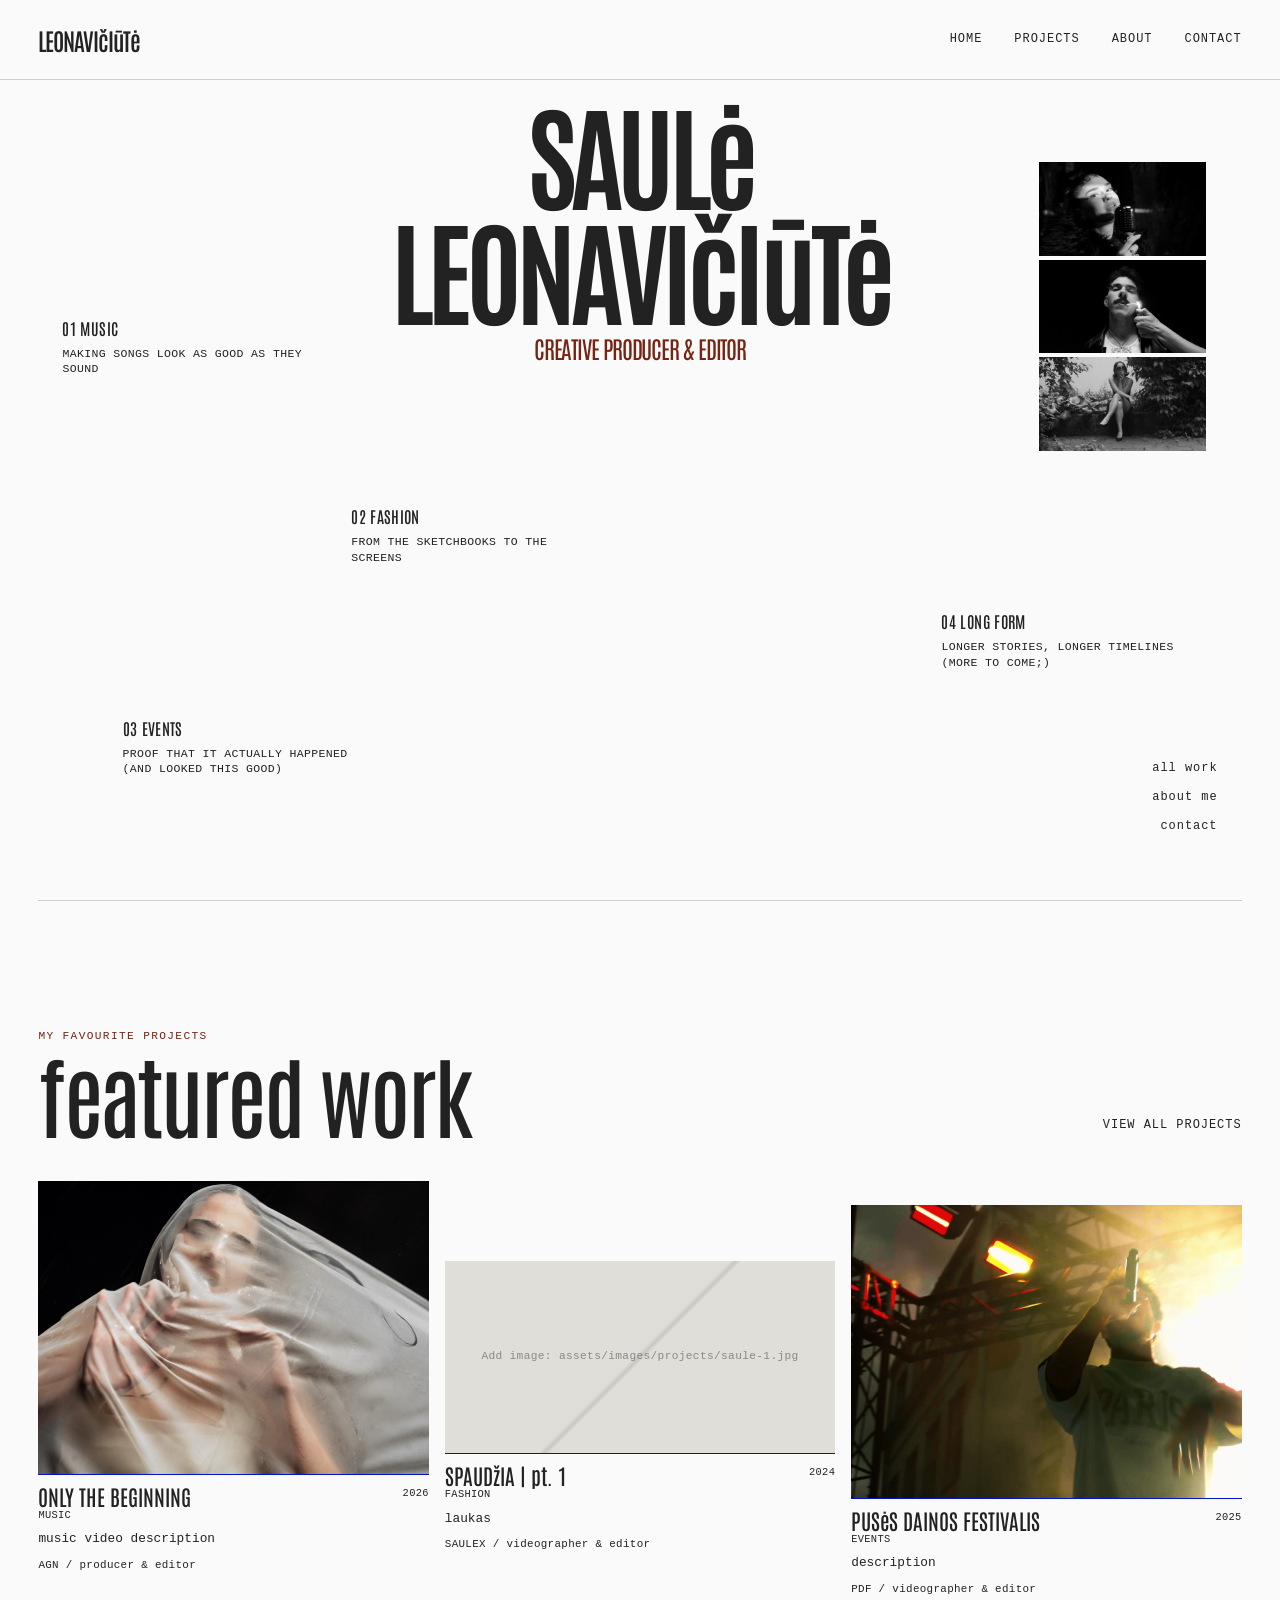
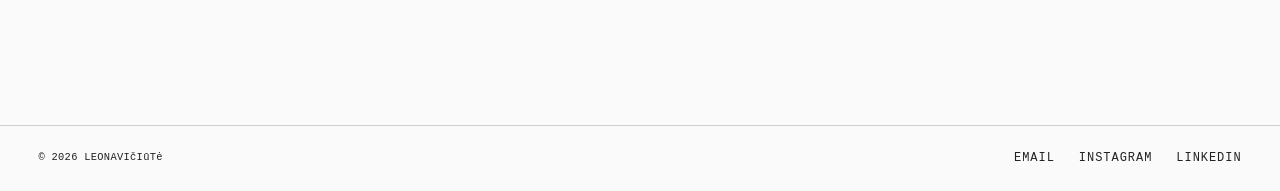
==== index.html @ 4b28cc71 "nearly done" ====
<!DOCTYPE html>
<html lang="en">
<head>
  <meta charset="UTF-8">

  <meta
    name="viewport"
    content="width=device-width, initial-scale=1.0"
  >

  <meta
    name="description"
    content="Saulė's videography portfolio."
  >

  <title>home | LEONAVIčIūTė</title>

  <link rel="stylesheet" href="css/reset.css">
  <link rel="stylesheet" href="css/style.css">
  <link rel="stylesheet" href="css/responsive.css">
</head>

<body>
  <header class="site-header">
    <a class="site-logo" href="index.html">
      LEONAVIčIūTė
    </a>

    <button
      class="menu-button"
      type="button"
      aria-expanded="false"
      aria-controls="site-navigation"
    >
      Menu
    </button>

    <nav class="site-nav" id="site-navigation">
      <a href="index.html">HOME</a>
      <a href="projects.html">PROJECTS</a>
      <a href="about.html">ABOUT</a>
      <a href="contact.html">CONTACT</a>
    </nav>
  </header>

  <main class="page-shell">
    <section class="hero">
      <h1 class="hero-title">
        <span>SAULė</span>
        <span>LEONAVIčIūTė</span>
        <span class="hero-subtitle">CREATIVE PRODUCER & EDITOR</span>
      </h1>

      <div class="hero-note hero-note--one">
        <strong>01 MUSIC</strong>
        MAKING SONGS LOOK AS GOOD AS THEY SOUND
      </div>

      <div class="hero-note hero-note--two">
        <strong>02 FASHION</strong>
        FROM THE SKETCHBOOKS TO THE SCREENS 
      </div>

      <div class="hero-note hero-note--three">
        <strong>03 EVENTS</strong>
        PROOF THAT IT ACTUALLY HAPPENED (AND LOOKED THIS GOOD)
      </div>

      <div class="hero-note hero-note--four">
        <strong>04 LONG FORM</strong>
        LONGER STORIES, LONGER TIMELINES (MORE TO COME;)
      </div>

      <div class="hero-image-strip">
        <img
          src="assets/images/projects/agn-1.jpg"
          alt="PLACEHOLDER PROJECT STILL"
          onerror="this.style.background='#d8d8d8';"
        >

        <img
          src="assets/images/projects/xkhen.jpg"
          alt="PLACEHOLDER PROJECT STILL"
          onerror="this.style.background='#d8d8d8';"
        >

        <img
          src="assets/images/projects/lucie.jpg"
          alt="PLACEHOLDER PROJECT STILL"
          onerror="this.style.background='#d8d8d8';"
        >
      </div>

      <div class="hero-links">
        <a class="text-link" href="projects.html">all work</a>
        <a class="text-link" href="about.html">about me</a>
        <a class="text-link" href="contact.html">contact</a>
      </div>
    </section>

    <section class="section">
      <div class="section-header">
        <div>
          <p class="section-kicker">MY FAVOURITE PROJECTS</p>
          <h2 class="section-title">featured work</h2>
        </div>

        <a class="text-link" href="projects.html">VIEW ALL PROJECTS</a>
      </div>

      <div
        class="featured-grid"
        data-project-container
        data-featured="true"
      ></div>
    </section>
  </main>

  <footer class="site-footer">
    <p>© 2026 LEONAVIčIūTė</p>

    <div class="footer-links">
      <a href="mailto:saule.leonaviciutes@gmail.com">EMAIL</a>

      <a
        href="https://www.instagram.com/frame___25/"
        target="_blank"
        rel="noopener noreferrer"
      >
        INSTAGRAM
      </a>

      <a
        href="https://www.linkedin.com/in/saule-leonaviciute/"
        target="_blank"
        rel="noopener noreferrer"
      >
        LINKEDIN
      </a>
    </div>
  </footer>

  <div
    class="modal"
    data-modal
    aria-hidden="true"
    role="dialog"
    aria-modal="true"
    aria-label="Video player"
  >
    <div class="modal-content">
      <button
        class="modal-close"
        data-modal-close
        type="button"
      >
        CLOSE
      </button>

      <div class="video-frame" data-modal-frame></div>

      <div class="modal-meta">
        <div>
          <h2 class="modal-title" data-modal-title></h2>
          <p class="modal-description" data-modal-description></p>
        </div>

        <p class="project-details" data-modal-details></p>
      </div>
    </div>
  </div>

  <script src="js/navigation.js"></script>
  <script src="js/projects-data.js"></script>
  <script src="js/projects.js"></script>
</body>
</html>
---- css/style.css ----
@import url("https://fonts.googleapis.com/css2?family=Antonio:wght@300;400;500;600;700&display=swap");


@font-face {
  font-family: "Personal Handwriting";
  src: url("../assets/fonts/saule-regular.woff2") format("woff2");
  font-style: normal;
  font-weight: 400;
  font-display: swap;
}

:root {
  --background: #fafafa;
  --text: #222222;
  --rust: #762414;
  --blue: #0014c4;
  --line: rgba(34, 34, 34, 0.2);

  --font-body: "IBM Plex Mono", Monospace, sans-serif;
  --font-display: "Antonio", "Arial Narrow", Arial, sans-serif;
  --font-handwriting: "Personal Handwriting", cursive;

  --page-padding: clamp(1.25rem, 3vw, 3rem);
  --section-gap: clamp(5rem, 10vw, 10rem);
  --header-height: 5rem;
}

body {
  min-height: 100vh;
  background: var(--background);
  color: var(--text);
  font-family: var(--font-body);
  line-height: 1.4;
}

body.modal-open {
  overflow: hidden;
}

::selection {
  background: var(--blue);
  color: var(--background);
}

.site-header {
  position: relative;
  z-index: 20;
  display: grid;
  grid-template-columns: 1fr auto;
  align-items: center;
  min-height: var(--header-height);
  padding: 0 var(--page-padding);
  border-bottom: 1px solid var(--line);
}

.site-logo {
  width: fit-content;
  font-family: var(--font-display);
  font-size: 1.5rem;
  font-weight: 600;
  letter-spacing: -0.05em;
  text-transform: none;
}

.site-nav {
  display: flex;
  align-items: center;
  gap: 2rem;
}

.site-nav a,
.footer-links a,
.text-link {
  position: relative;
  font-size: 0.75rem;
  text-transform: none;
  letter-spacing: 0.08em;
}

.site-nav a::after,
.footer-links a::after,
.text-link::after {
  position: absolute;
  right: 0;
  bottom: -0.25rem;
  left: 0;
  height: 1px;
  background: currentColor;
  content: "";
  transform: scaleX(0);
  transform-origin: right;
  transition: transform 180ms ease;
}

.site-nav a:hover::after,
.site-nav a:focus-visible::after,
.footer-links a:hover::after,
.footer-links a:focus-visible::after,
.text-link:hover::after,
.text-link:focus-visible::after {
  transform: scaleX(1);
  transform-origin: left;
}

.menu-button {
  display: none;
  font-size: 0.75rem;
  text-transform: none;
  letter-spacing: 0.03em;
}

.page-shell {
  padding: 0 var(--page-padding);
}

.hero {
  position: relative;
  min-height: calc(100vh - var(--header-height));
  overflow: hidden;
  padding: clamp(2rem, 5vw, 5rem) 0;
}

.hero-title {
  position: relative;
  z-index: 3;
  max-width: 13ch;
  margin: 0 auto;
  text-align: center;
  font-family: var(--font-display);
  font-size: clamp(3.5rem, 9vw, 9rem);
  font-weight: 800;
  line-height: 1;
  letter-spacing: -0.05em;
  text-transform: none;
  top: -50px;
}

.hero-title span {
  display: block;
}

.hero-subtitle {
  margin-top: 0.75rem;
  color: var(--rust);
  font-family: var(--font-display);
  font-size: clamp(1rem, 2vw, 1.5rem);
  font-weight: 400;
  letter-spacing: -0.05em;
  text-transform: none;
}

.hero-note {
  position: absolute;
  max-width: 15rem;
  font-size: 0.72rem;
  line-height: 1.35;
  text-transform: none;
  letter-spacing: 0.03em;
}

.hero-note strong {
  display: block;
  margin-bottom: 0.4rem;
  font-family: var(--font-display);
  font-size: 1rem;
  font-weight: 500;
}

.hero-note--one {
  top: 29%;
  left: 2%;
}

.hero-note--two {
  top: 52%;
  left: 26%;
}

.hero-note--three {
  bottom: 15%;
  left: 7%;
}

.hero-note--four {
  right: 5%;
  bottom: 28%;
}

.hero-image-strip {
  position: absolute;
  right: 3%;
  top: 10%;
  z-index: 2;
  display: grid;
  width: clamp(7rem, 13vw, 12rem);
  gap: 0.25rem;
}

.hero-image-strip img {
  width: 100%;
  aspect-ratio: 16 / 9;
  object-fit: cover;
  filter: grayscale(100%);
  background: #d9d9d9;
}

.hero-links {
  position: absolute;
  right: 2%;
  bottom: 8%;
  display: grid;
  gap: 0.75rem;
  text-align: right;
}

.section {
  padding: var(--section-gap) 0;
  border-top: 1px solid var(--line);
}

.section-header {
  display: grid;
  grid-template-columns: 1fr auto;
  align-items: end;
  gap: 2rem;
  margin-bottom: 3rem;
}

.section-kicker {
  color: var(--rust);
  font-size: 0.7rem;
  letter-spacing: 0.12em;
  text-transform: none;
}

.section-title {
  margin-top: 0.5rem;
  font-family: var(--font-display);
  font-size: clamp(3rem, 7vw, 7rem);
  font-weight: 500;
  line-height: 0.9;
  letter-spacing: -0.03em;
  text-transform: none;
}

.featured-grid,
.projects-grid {
  display: grid;
  grid-template-columns: repeat(12, 1fr);
  gap: 2rem 1rem;
}

.project-card {
  grid-column: span 4;
  align-self: start;
}

.project-card:nth-child(3n + 2) {
  margin-top: 5rem;
}

.project-card:nth-child(3n + 3) {
  margin-top: 1.5rem;
}

.project-button {
  display: block;
  width: 100%;
  text-align: left;
}

.project-image-wrap {
  position: relative;
  overflow: hidden;
  background: #dedede;
}

.project-image-wrap::after {
  position: absolute;
  inset: 0;
  background: var(--blue);
  content: "";
  mix-blend-mode: multiply;
  opacity: 0;
  transition: opacity 200ms ease;
}

.project-card:hover .project-image-wrap::after,
.project-button:focus-visible .project-image-wrap::after {
  opacity: 0.25;
}

.project-image {
  width: 100%;
  aspect-ratio: 4 / 3;
  object-fit: cover;
  filter: saturate(0.85);
  transition: transform 400ms ease;
}

.project-card:hover .project-image {
  transform: scale(1.025);
}

.project-meta {
  display: grid;
  grid-template-columns: 1fr auto;
  gap: 1rem;
  padding-top: 0.7rem;
  border-top: 1px solid var(--blue);
}

.project-title {
  font-family: var(--font-display);
  font-size: 1.35rem;
  font-weight: 500;
  line-height: 1;
  text-transform: none;
}

.project-category,
.project-year {
  font-size: 0.65rem;
  letter-spacing: 0.03em;
  text-transform: none;
}

.project-description {
  max-width: 35rem;
  margin-top: 0.5rem;
  font-size: 0.8rem;
}

.project-details {
  margin-top: 0.6rem;
  font-size: 0.68rem;
  text-transform: none;
  letter-spacing: 0.03em;
}

.page-intro {
  display: grid;
  grid-template-columns: minmax(0, 1.3fr) minmax(16rem, 0.7fr);
  gap: clamp(2rem, 8vw, 8rem);
  min-height: 55vh;
  padding: clamp(4rem, 8vw, 8rem) 0;
  align-items: end;
}

.page-title {
  max-width: 8ch;
  font-family: var(--font-display);
  font-size: clamp(4rem, 10vw, 10rem);
  font-weight: 500;
  line-height: 0.84;
  letter-spacing: -0.04em;
  text-transform: none;
}

.page-description {
  max-width: 32rem;
  font-size: clamp(1rem, 1.5vw, 1.3rem);
}

.filters {
  display: flex;
  flex-wrap: wrap;
  gap: 0.6rem 1.4rem;
  margin-bottom: 3rem;
}

.filter-button {
  padding-bottom: 0.2rem;
  border-bottom: 1px solid transparent;
  font-size: 0.7rem;
  text-transform: none;
  letter-spacing: 0.03em;
}

.filter-button:hover,
.filter-button:focus-visible,
.filter-button.is-active {
  border-color: var(--rust);
  color: var(--rust);
}

.about-layout {
  display: grid;
  grid-template-columns: minmax(0, 1.1fr) minmax(18rem, 0.9fr);
  gap: clamp(2rem, 7vw, 7rem);
  padding-bottom: var(--section-gap);
}

.about-image {
  width: 100%;
  min-height: 35rem;
  object-fit: cover;
  filter: grayscale(100%);
  background: #d8d8d8;
}

.about-copy {
  display: grid;
  align-content: start;
  gap: 3rem;
}

.about-copy h2,
.contact-block h2 {
  font-family: var(--font-display);
  font-size: clamp(2rem, 4vw, 4rem);
  font-weight: 500;
  line-height: 0.95;
  text-transform: none;
}

.about-copy p {
  max-width: 42rem;
}

.detail-list {
  display: grid;
  gap: 0.75rem;
}

.detail-row {
  display: grid;
  grid-template-columns: 8rem 1fr;
  gap: 1rem;
  padding-top: 0.6rem;
  border-top: 1px solid var(--line);
  font-size: 0.78rem;
}

.detail-row dt {
  color: var(--rust);
  text-transform: none;
  letter-spacing: 0.03em;
}

.contact-page {
  display: grid;
  min-height: calc(100vh - var(--header-height));
  padding: clamp(4rem, 8vw, 8rem) 0;
  align-content: space-between;
}

.contact-heading {
  max-width: 12ch;
  font-family: var(--font-display);
  font-size: clamp(4rem, 10vw, 10rem);
  font-weight: 500;
  line-height: 0.84;
  letter-spacing: -0.04em;
  text-transform: none;
}

.contact-links {
  display: grid;
  margin-top: 4rem;
}

.contact-links a {
  display: grid;
  grid-template-columns: 1fr auto;
  align-items: center;
  padding: 1rem 0;
  border-top: 1px solid var(--text);
  font-family: var(--font-display);
  font-size: clamp(1.5rem, 4vw, 4rem);
  text-transform: none;
}

.contact-links a:last-child {
  border-bottom: 1px solid var(--text);
}

.contact-links a:hover {
  color: var(--blue);
}

.contact-links span:last-child {
  font-family: var(--font-body);
  font-size: 0.7rem;
  letter-spacing: 0.03em;
  transform-style: uppercase;
}

.site-footer {
  display: grid;
  grid-template-columns: 1fr auto;
  gap: 2rem;
  padding: 1.5rem var(--page-padding);
  border-top: 1px solid var(--line);
  font-size: 0.65rem;
  text-transform: none;
  letter-spacing: 0.03em;
}

.footer-links {
  display: flex;
  gap: 1.5rem;
}

.modal {
  position: fixed;
  inset: 0;
  z-index: 100;
  display: none;
  padding: clamp(1rem, 3vw, 3rem);
  background: rgba(34, 34, 34, 0.96);
  color: var(--background);
}

.modal.is-open {
  display: grid;
  place-items: center;
}

.modal-content {
  position: relative;
  width: min(100%, 80rem);
}

.modal-close {
  position: absolute;
  right: 0;
  bottom: calc(100% + 0.8rem);
  color: var(--background);
  font-size: 0.7rem;
  text-transform: none;
  letter-spacing: 0.03em;
}

.video-frame {
  width: 100%;
  aspect-ratio: 16 / 9;
}

.video-frame.is-vertical {
  width: min(100%, 28rem);
  margin: 0 auto;
  aspect-ratio: 9 / 16;
  max-height: 80vh;
}

.video-frame iframe {
  width: 100%;
  height: 100%;
  border: 0;
}

.modal-meta {
  display: grid;
  grid-template-columns: 1fr auto;
  gap: 1rem;
  margin-top: 1rem;
}

.modal-title {
  font-family: var(--font-display);
  font-size: clamp(1.5rem, 3vw, 3rem);
  text-transform: none;
}

.modal-description {
  max-width: 42rem;
  margin-top: 0.5rem;
  font-size: 0.85rem;
}

.placeholder-image {
  display: grid;
  min-height: 12rem;
  background:
    linear-gradient(135deg, transparent 49%, rgba(34, 34, 34, 0.12) 50%, transparent 51%),
    #e0ded8;
  place-items: center;
  color: rgba(34, 34, 34, 0.45);
  font-size: 0.7rem;
  text-transform: none;
  letter-spacing: 0.03em;
}

:focus-visible {
  outline: 2px solid var(--blue);
  outline-offset: 4px;
}
---- css/responsive.css ----
@media (max-width: 900px) {
  .hero {
    min-height: 48rem;
  }

  .hero-note--two {
    left: 16%;
  }

  .project-card {
    grid-column: span 6;
  }

  .project-card:nth-child(n) {
    margin-top: 0;
  }

  .project-card:nth-child(even) {
    margin-top: 4rem;
  }

  .page-intro,
  .about-layout {
    grid-template-columns: 1fr;
  }

  .page-title {
    max-width: 10ch;
  }

  .about-image {
    min-height: 25rem;
    max-height: 70vh;
  }
}

@media (max-width: 700px) {
  :root {
    --header-height: 4.5rem;
  }

  .site-header {
    grid-template-columns: 1fr auto;
  }

  .menu-button {
    display: block;
  }

  .site-nav {
    position: absolute;
    top: 100%;
    right: 0;
    left: 0;
    display: none;
    padding: 1.5rem var(--page-padding);
    border-bottom: 1px solid var(--line);
    background: var(--background);
  }

  .site-nav.is-open {
    display: grid;
  }

  .site-nav a {
    font-family: var(--font-display);
    font-size: 2rem;
  }

  .hero {
    display: flex;
    min-height: auto;
    padding: 4rem 0 2rem;
    flex-direction: column;
  }

  .hero-title {
    order: 1;
    margin: 0;
    text-align: left;
  }

  .hero-image-strip {
    position: static;
    order: 2;
    width: 100%;
    margin-top: 3rem;
    grid-template-columns: repeat(3, 1fr);
  }

  .hero-note {
    position: static;
    order: 3;
    max-width: none;
    margin-top: 2rem;
    padding-top: 0.7rem;
    border-top: 1px solid var(--line);
  }

  .hero-links {
    position: static;
    order: 4;
    margin-top: 3rem;
    text-align: left;
  }

  .section-header {
    grid-template-columns: 1fr;
  }

  .featured-grid,
  .projects-grid {
    grid-template-columns: 1fr;
  }

  .project-card {
    grid-column: auto;
  }

  .project-card:nth-child(n) {
    margin-top: 0;
  }

  .project-image {
    aspect-ratio: 16 / 10;
  }

  .page-intro {
    min-height: auto;
  }

  .detail-row {
    grid-template-columns: 1fr;
    gap: 0.25rem;
  }

  .site-footer {
    grid-template-columns: 1fr;
  }

  .footer-links {
    flex-wrap: wrap;
  }

  .modal-meta {
    grid-template-columns: 1fr;
  }
}

@media (max-width: 480px) {
  .hero-title {
    font-size: clamp(3.6rem, 19vw, 6rem);
  }

  .page-title,
  .contact-heading {
    font-size: clamp(3.5rem, 18vw, 6rem);
  }

  .contact-links a {
    grid-template-columns: 1fr;
    gap: 0.3rem;
  }
}

@media (prefers-reduced-motion: reduce) {
  *,
  *::before,
  *::after {
    scroll-behavior: auto !important;
    transition-duration: 0.01ms !important;
    animation-duration: 0.01ms !important;
    animation-iteration-count: 1 !important;
  }
}
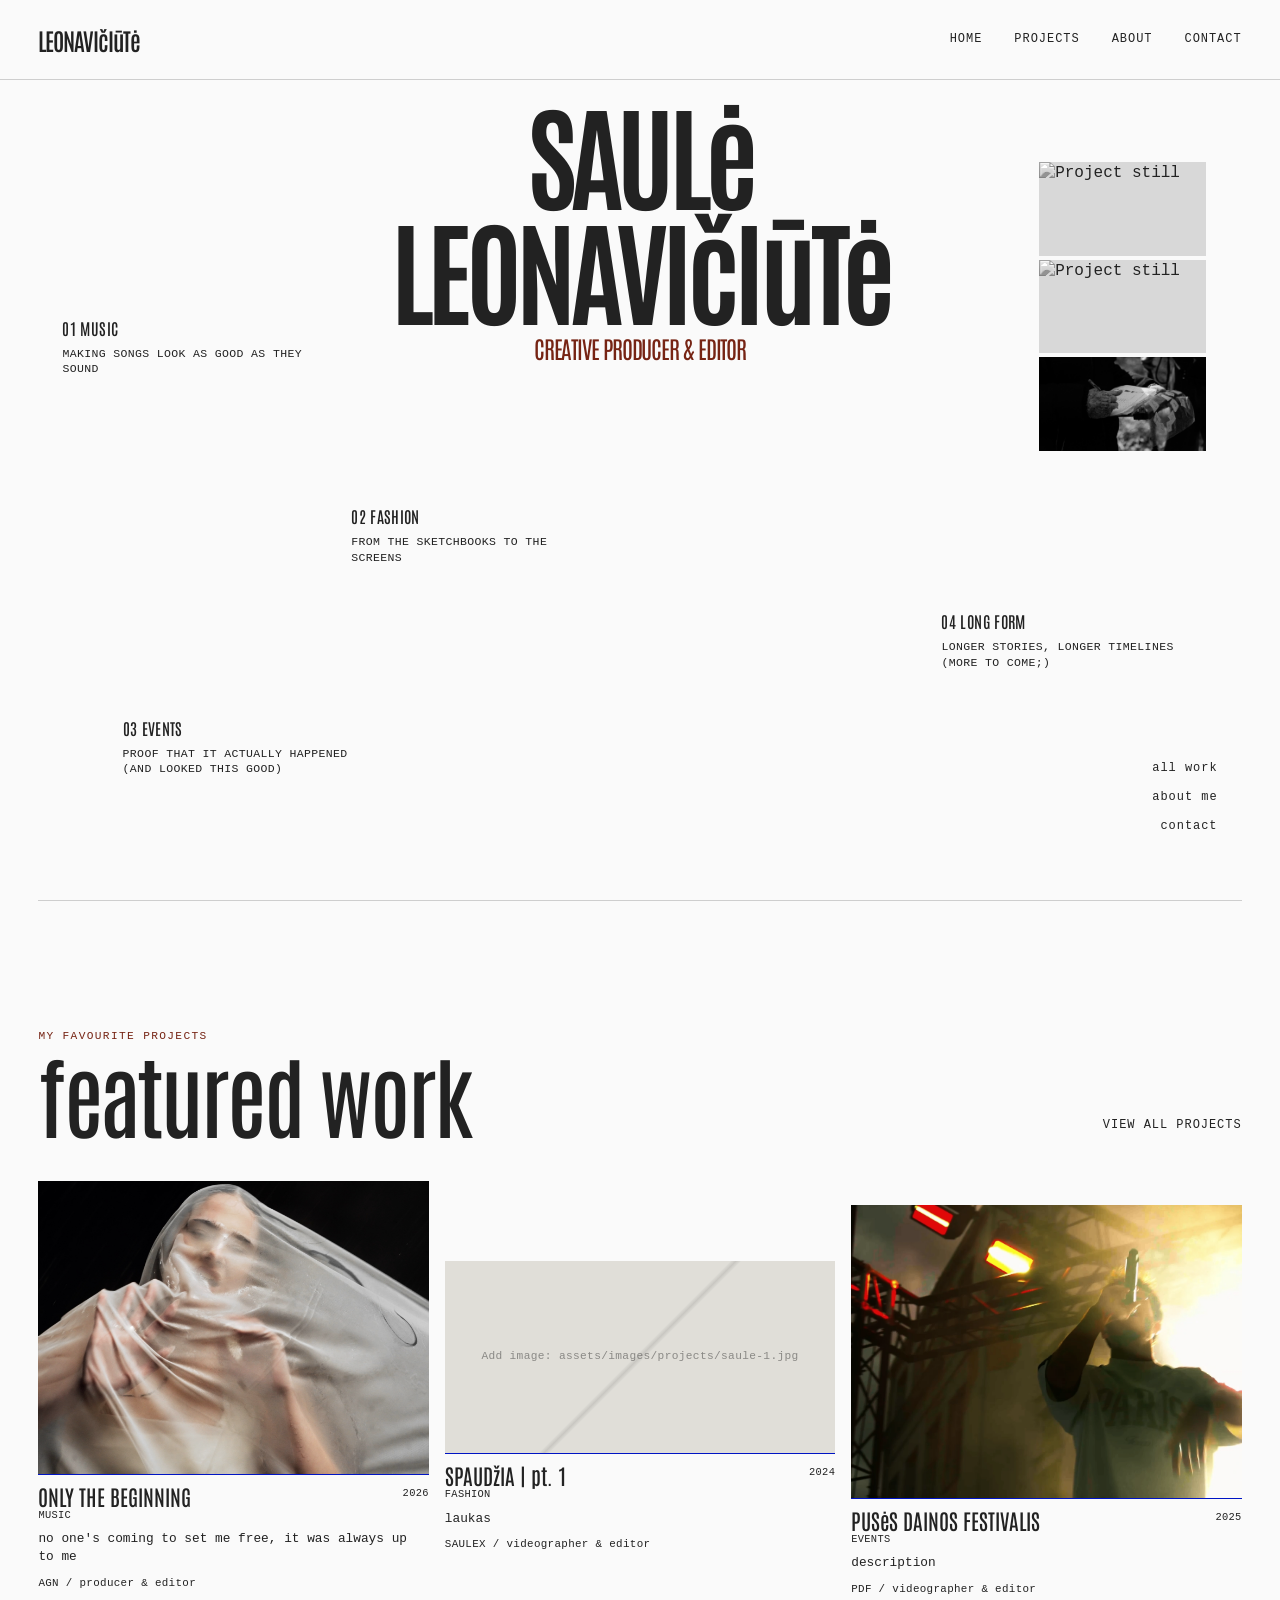
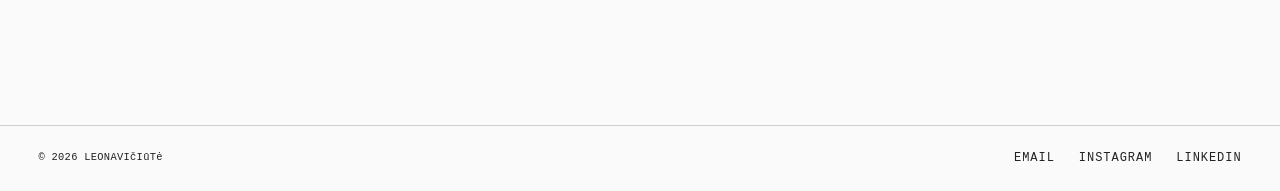
==== commit 032f9cb2: "favicon" ====
--- a/index.html
+++ b/index.html
@@ -14,6 +14,7 @@
   >
 
   <title>home | LEONAVIčIūTė</title>
+  <link rel="icon" type="image/png" href="assets/favicon.png">
 
   <link rel="stylesheet" href="css/reset.css">
   <link rel="stylesheet" href="css/style.css">
@@ -22,7 +23,7 @@
 
 <body>
   <header class="site-header">
-    <a class="site-logo" href="index.html">
+    <a class="site-logo" id="site-logo" href="index.html">
       LEONAVIčIūTė
     </a>
 
@@ -32,11 +33,15 @@
       aria-expanded="false"
       aria-controls="site-navigation"
     >
-      Menu
+      MENU
     </button>
 
-    <nav class="site-nav" id="site-navigation">
-      <a href="index.html">HOME</a>
+    <nav
+      class="site-nav"
+      id="site-navigation"
+      aria-label="Main navigation"
+    >
+      <a href="index.html" aria-current="page">HOME</a>
       <a href="projects.html">PROJECTS</a>
       <a href="about.html">ABOUT</a>
       <a href="contact.html">CONTACT</a>
@@ -48,64 +53,107 @@
       <h1 class="hero-title">
         <span>SAULė</span>
         <span>LEONAVIčIūTė</span>
-        <span class="hero-subtitle">CREATIVE PRODUCER & EDITOR</span>
+        <span class="hero-subtitle">
+          CREATIVE PRODUCER &amp; EDITOR
+        </span>
       </h1>
 
-      <div class="hero-note hero-note--one">
+      <a
+        class="hero-note hero-note--one hero-category-link hero-category-link--blue"
+        href="projects.html?filter=music"
+        aria-label="View music projects"
+      >
         <strong>01 MUSIC</strong>
-        MAKING SONGS LOOK AS GOOD AS THEY SOUND
-      </div>
-
-      <div class="hero-note hero-note--two">
+        <span>
+          MAKING SONGS LOOK AS GOOD AS THEY SOUND
+        </span>
+      </a>
+
+      <a
+        class="hero-note hero-note--two hero-category-link hero-category-link--blue"
+        href="projects.html?filter=fashion"
+        aria-label="View fashion projects"
+      >
         <strong>02 FASHION</strong>
-        FROM THE SKETCHBOOKS TO THE SCREENS 
-      </div>
-
-      <div class="hero-note hero-note--three">
+        <span>
+          FROM THE SKETCHBOOKS TO THE SCREENS
+        </span>
+      </a>
+
+      <a
+        class="hero-note hero-note--three hero-category-link hero-category-link--blue"
+        href="projects.html?filter=events"
+        aria-label="View event projects"
+      >
         <strong>03 EVENTS</strong>
-        PROOF THAT IT ACTUALLY HAPPENED (AND LOOKED THIS GOOD)
-      </div>
-
-      <div class="hero-note hero-note--four">
+        <span>
+          PROOF THAT IT ACTUALLY HAPPENED
+          (AND LOOKED THIS GOOD)
+        </span>
+      </a>
+
+      <a
+        class="hero-note hero-note--four hero-category-link hero-category-link--blue"
+        href="projects.html?filter=long-form"
+        aria-label="View long-form projects"
+      >
         <strong>04 LONG FORM</strong>
-        LONGER STORIES, LONGER TIMELINES (MORE TO COME;)
-      </div>
+        <span>
+          LONGER STORIES, LONGER TIMELINES
+          (MORE TO COME;)
+        </span>
+      </a>
 
       <div class="hero-image-strip">
         <img
-          src="assets/images/projects/agn-1.jpg"
-          alt="PLACEHOLDER PROJECT STILL"
+          src="assets/images/projects/bts-1.jpg"
+          alt="Project still"
           onerror="this.style.background='#d8d8d8';"
         >
 
         <img
-          src="assets/images/projects/xkhen.jpg"
-          alt="PLACEHOLDER PROJECT STILL"
+          src="assets/images/projects/bts-4.jpg"
+          alt="Project still"
           onerror="this.style.background='#d8d8d8';"
         >
 
         <img
-          src="assets/images/projects/lucie.jpg"
-          alt="PLACEHOLDER PROJECT STILL"
+          src="assets/images/projects/bts-2.jpg"
+          alt="Project still"
           onerror="this.style.background='#d8d8d8';"
         >
       </div>
 
       <div class="hero-links">
-        <a class="text-link" href="projects.html">all work</a>
-        <a class="text-link" href="about.html">about me</a>
-        <a class="text-link" href="contact.html">contact</a>
+        <a class="text-link" href="projects.html">
+          all work
+        </a>
+
+        <a class="text-link" href="about.html">
+          about me
+        </a>
+
+        <a class="text-link" href="contact.html">
+          contact
+        </a>
       </div>
     </section>
 
     <section class="section">
       <div class="section-header">
         <div>
-          <p class="section-kicker">MY FAVOURITE PROJECTS</p>
-          <h2 class="section-title">featured work</h2>
+          <p class="section-kicker">
+            MY FAVOURITE PROJECTS
+          </p>
+
+          <h2 class="section-title">
+            featured work
+          </h2>
         </div>
 
-        <a class="text-link" href="projects.html">VIEW ALL PROJECTS</a>
+        <a class="text-link" href="projects.html">
+          VIEW ALL PROJECTS
+        </a>
       </div>
 
       <div
@@ -120,7 +168,9 @@
     <p>© 2026 LEONAVIčIūTė</p>
 
     <div class="footer-links">
-      <a href="mailto:saule.leonaviciutes@gmail.com">EMAIL</a>
+      <a href="mailto:saule.leonaviciutes@gmail.com">
+        EMAIL
+      </a>
 
       <a
         href="https://www.instagram.com/frame___25/"
@@ -153,19 +203,33 @@
         class="modal-close"
         data-modal-close
         type="button"
+        aria-label="Close video"
       >
         CLOSE
       </button>
 
-      <div class="video-frame" data-modal-frame></div>
+      <div
+        class="video-frame"
+        data-modal-frame
+      ></div>
 
       <div class="modal-meta">
         <div>
-          <h2 class="modal-title" data-modal-title></h2>
-          <p class="modal-description" data-modal-description></p>
+          <h2
+            class="modal-title"
+            data-modal-title
+          ></h2>
+
+          <p
+            class="modal-description"
+            data-modal-description
+          ></p>
         </div>
 
-        <p class="project-details" data-modal-details></p>
+        <p
+          class="project-details"
+          data-modal-details
+        ></p>
       </div>
     </div>
   </div>
--- a/css/style.css
+++ b/css/style.css
@@ -37,8 +37,12 @@
   overflow: hidden;
 }
 
+:root {
+  --selection-color: var(--blue);
+}
+
 ::selection {
-  background: var(--blue);
+  background: var(--selection-color);
   color: var(--background);
 }
 
@@ -585,4 +589,41 @@
 :focus-visible {
   outline: 2px solid var(--blue);
   outline-offset: 4px;
+}
+
+.hero-category-link {
+  display: block;
+  color: var(--text);
+  text-decoration: none;
+  cursor: pointer;
+  transition:
+    color 180ms ease,
+    transform 180ms ease;
+}
+
+.hero-category-link strong,
+.hero-category-link span {
+  color: inherit;
+  transition: color 180ms ease;
+}
+
+.hero-category-link--blue:hover,
+.hero-category-link--blue:focus-visible,
+.hero-category-link--blue:hover strong,
+.hero-category-link--blue:hover span,
+.hero-category-link--blue:focus-visible strong,
+.hero-category-link--blue:focus-visible span {
+  color: var(--blue);
+}
+
+.site-logo {
+    transition: color 180ms ease;
+}
+
+.site-logo.logo-blue {
+    color: var(--blue);
+}
+
+.site-logo.logo-red {
+    color: var(--rust);
 }
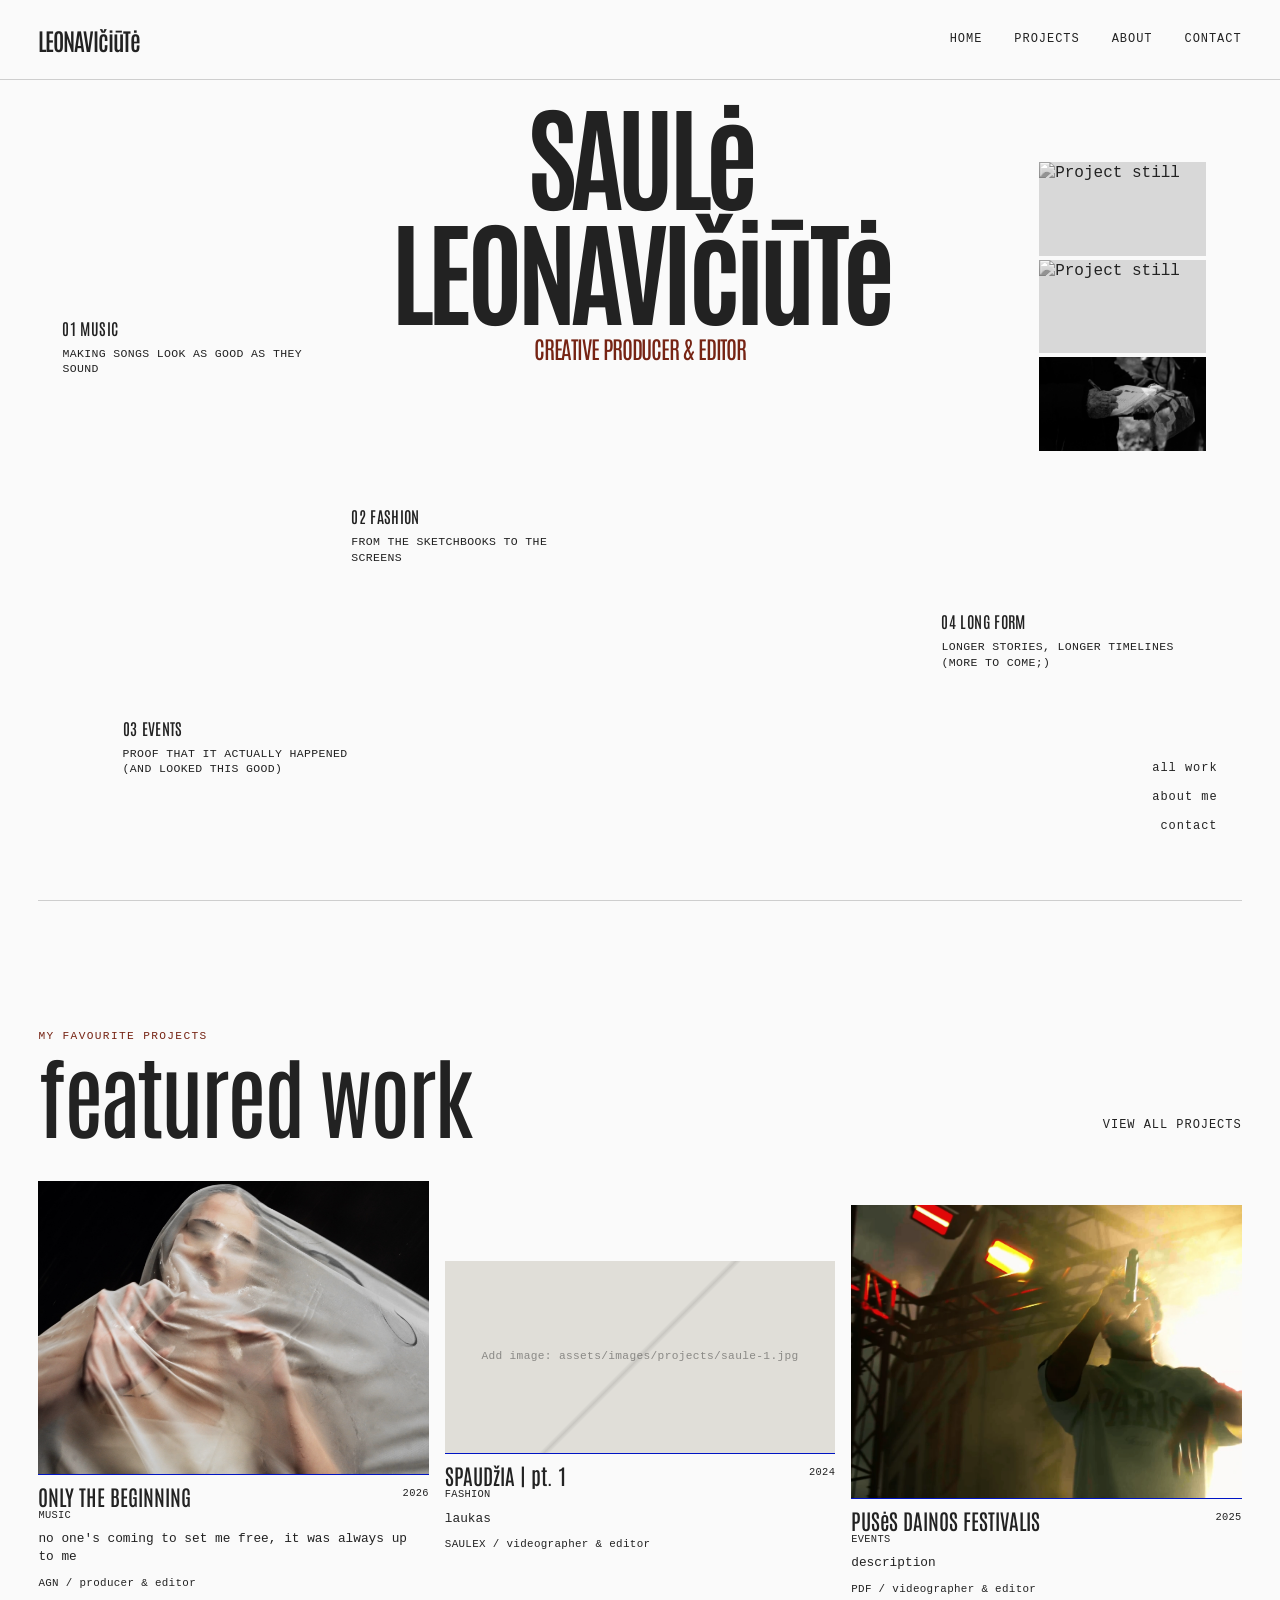
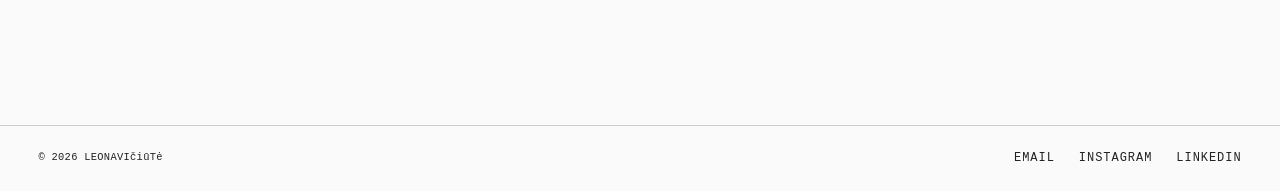
==== commit 5c41cbda: "name" ====
--- a/index.html
+++ b/index.html
@@ -13,7 +13,7 @@
     content="Saulė's videography portfolio."
   >
 
-  <title>home | LEONAVIčIūTė</title>
+  <title>home | LEONAVIčiūTė</title>
   <link rel="icon" type="image/png" href="assets/favicon.png">
 
   <link rel="stylesheet" href="css/reset.css">
@@ -24,7 +24,7 @@
 <body>
   <header class="site-header">
     <a class="site-logo" id="site-logo" href="index.html">
-      LEONAVIčIūTė
+      LEONAVIčiūTė
     </a>
 
     <button
@@ -52,7 +52,7 @@
     <section class="hero">
       <h1 class="hero-title">
         <span>SAULė</span>
-        <span>LEONAVIčIūTė</span>
+        <span>LEONAVIčiūTė</span>
         <span class="hero-subtitle">
           CREATIVE PRODUCER &amp; EDITOR
         </span>
@@ -165,7 +165,7 @@
   </main>
 
   <footer class="site-footer">
-    <p>© 2026 LEONAVIčIūTė</p>
+    <p>© 2026 LEONAVIčiūTė</p>
 
     <div class="footer-links">
       <a href="mailto:saule.leonaviciutes@gmail.com">
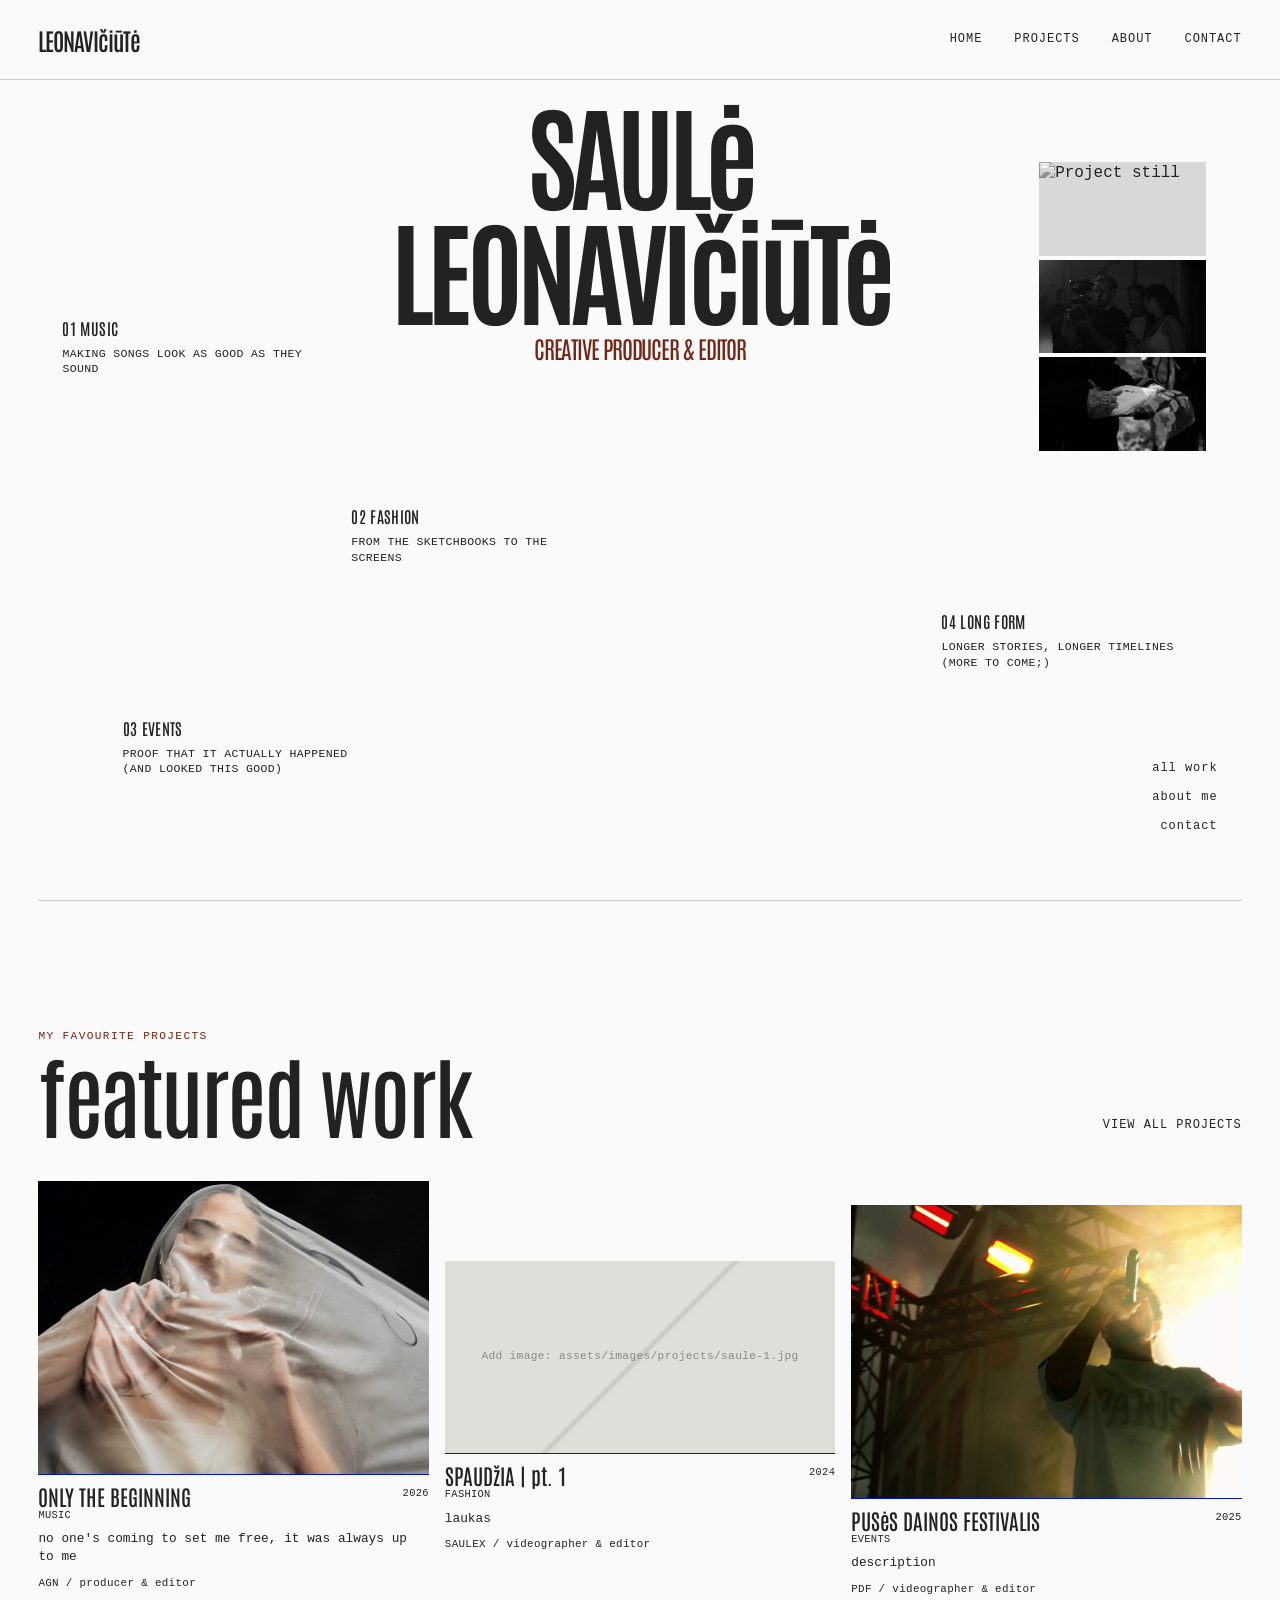
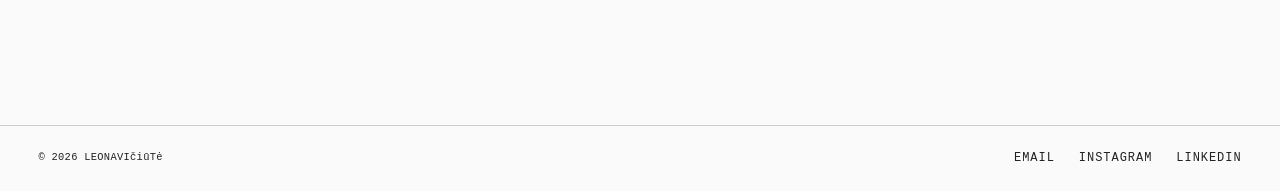
==== commit e85e702f: "change photo format" ====
--- a/index.html
+++ b/index.html
@@ -112,7 +112,7 @@
         >
 
         <img
-          src="assets/images/projects/bts-4.jpg"
+          src="assets/images/projects/bts-4.JPG"
           alt="Project still"
           onerror="this.style.background='#d8d8d8';"
         >
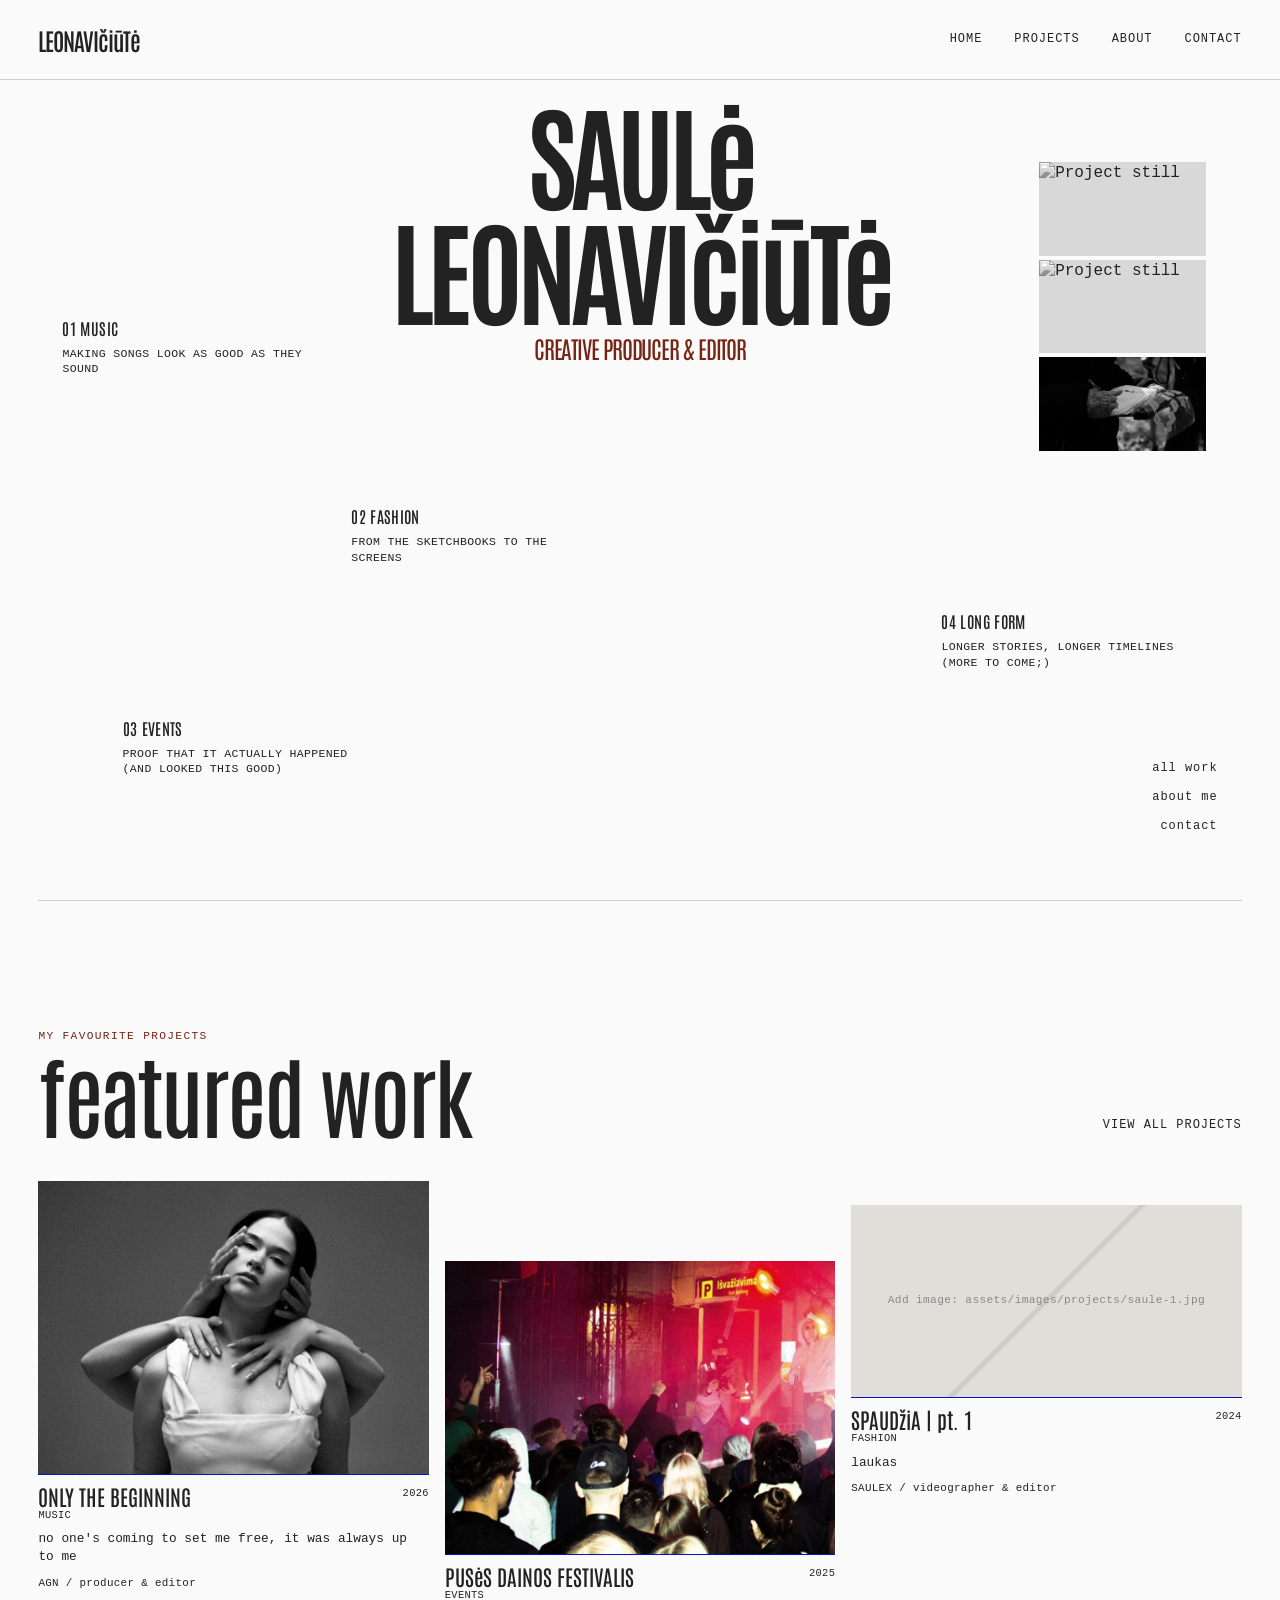
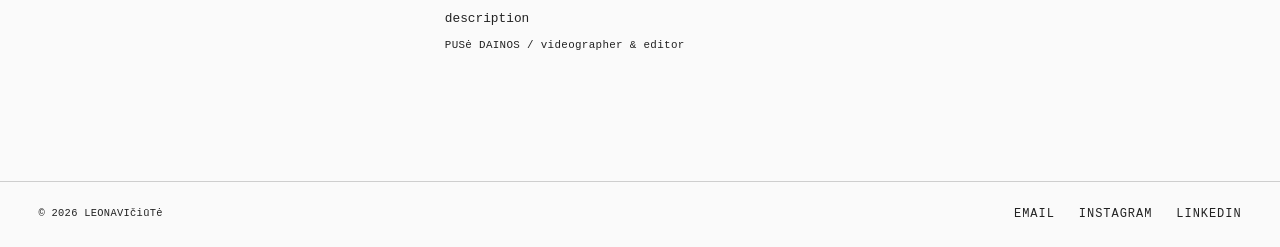
==== commit ee648b63: "labiau final" ====
--- a/index.html
+++ b/index.html
@@ -112,7 +112,7 @@
         >
 
         <img
-          src="assets/images/projects/bts-4.JPG"
+          src="assets/images/projects/bts-4.jpg"
           alt="Project still"
           onerror="this.style.background='#d8d8d8';"
         >
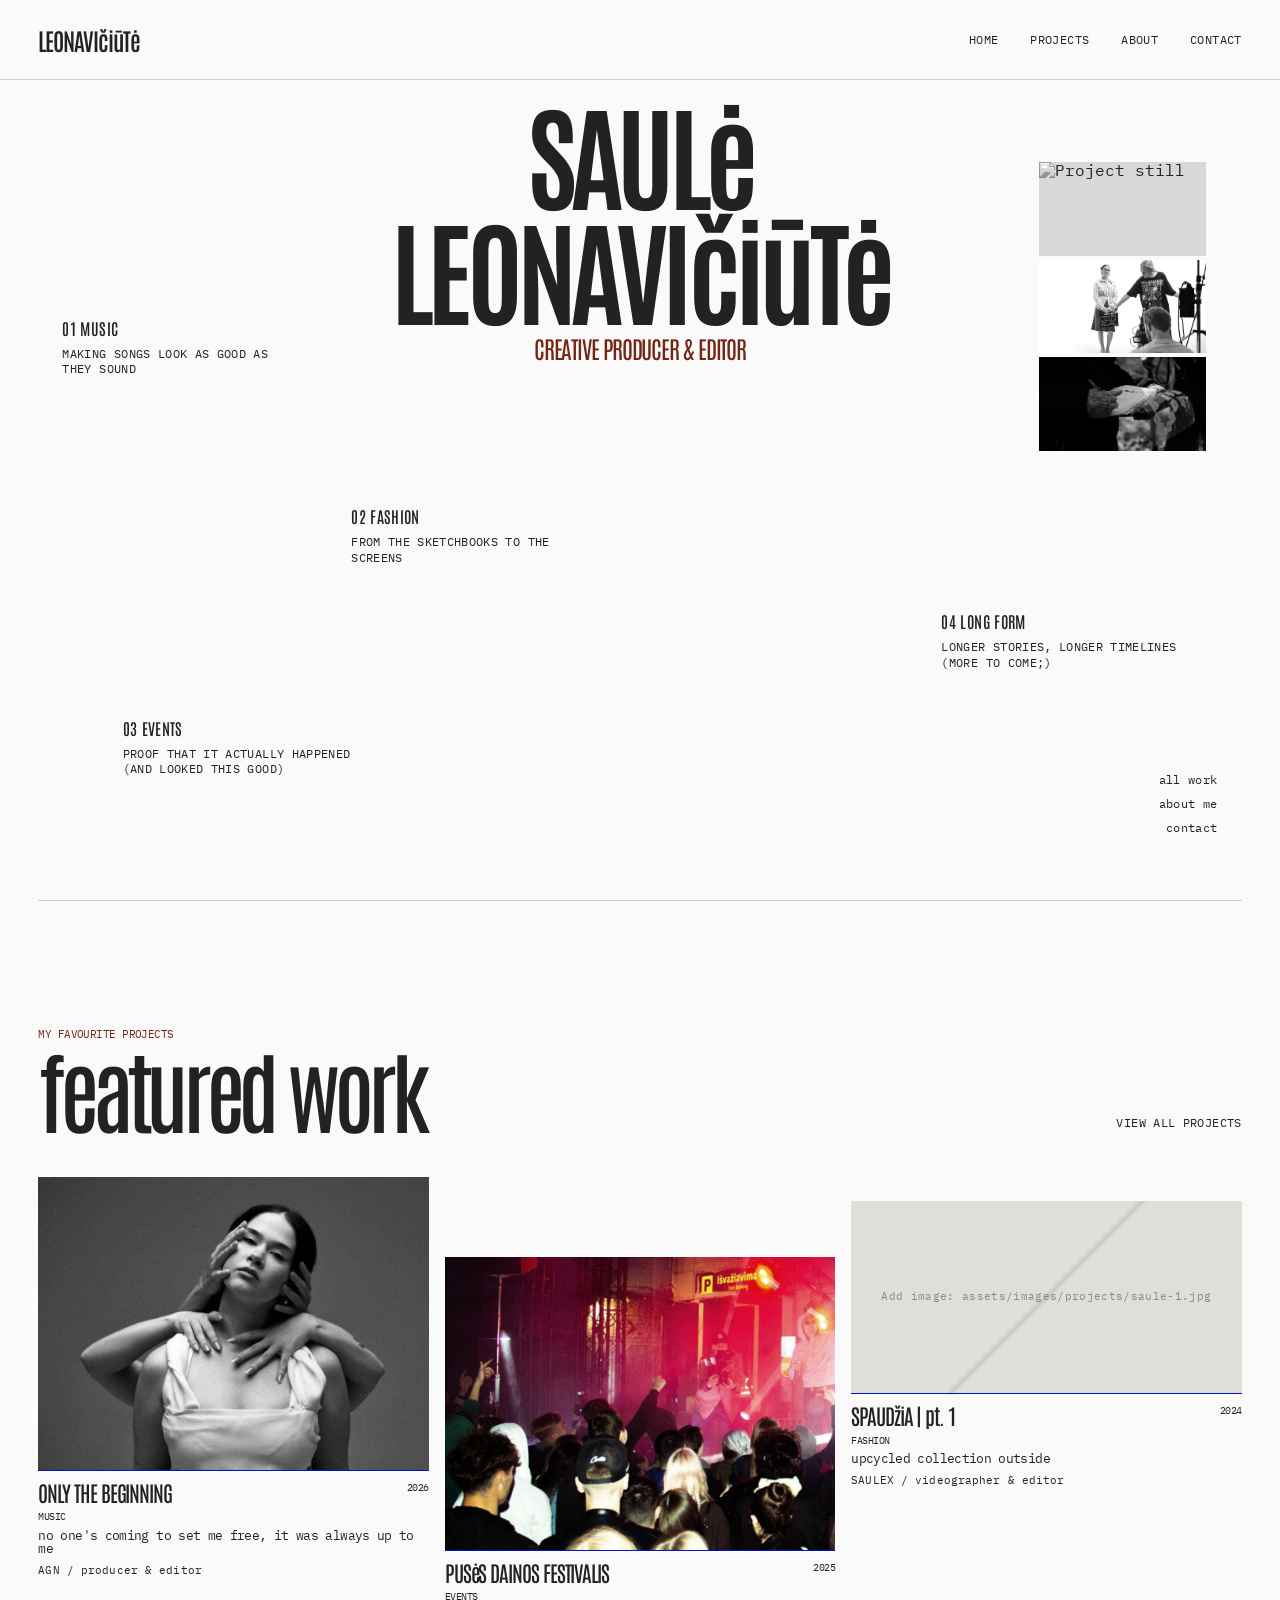
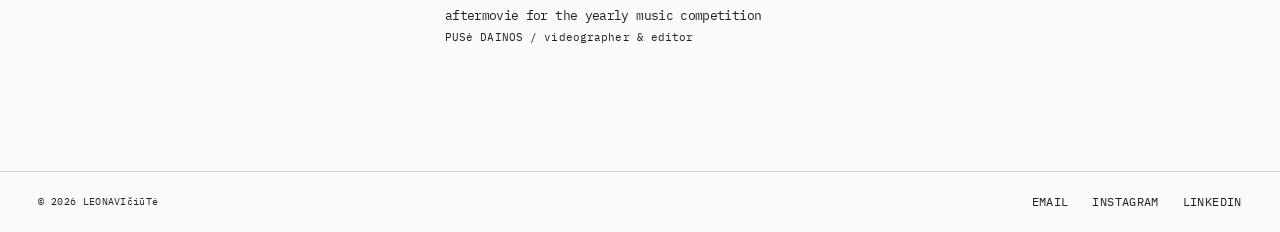
==== commit e253593b: "done!" ====
--- a/index.html
+++ b/index.html
@@ -112,7 +112,7 @@
         >
 
         <img
-          src="assets/images/projects/bts-4.jpg"
+          src="assets/images/projects/bts-3.jpg"
           alt="Project still"
           onerror="this.style.background='#d8d8d8';"
         >
--- a/css/style.css
+++ b/css/style.css
@@ -1,5 +1,6 @@
 @import url("https://fonts.googleapis.com/css2?family=Antonio:wght@300;400;500;600;700&display=swap");
 
+@import url('https://fonts.googleapis.com/css2?family=IBM+Plex+Mono:wght@100;200;300;400;500;600;700&display=swap');
 
 @font-face {
   font-family: "Personal Handwriting";
@@ -30,7 +31,7 @@
   background: var(--background);
   color: var(--text);
   font-family: var(--font-body);
-  line-height: 1.4;
+  line-height: 1;
 }
 
 body.modal-open {
@@ -78,7 +79,7 @@
   position: relative;
   font-size: 0.75rem;
   text-transform: none;
-  letter-spacing: 0.08em;
+  letter-spacing: 0.03em;
 }
 
 .site-nav a::after,
@@ -110,7 +111,6 @@
   display: none;
   font-size: 0.75rem;
   text-transform: none;
-  letter-spacing: 0.03em;
 }
 
 .page-shell {
@@ -233,7 +233,7 @@
 .section-kicker {
   color: var(--rust);
   font-size: 0.7rem;
-  letter-spacing: 0.12em;
+  letter-spacing: -0.05em;
   text-transform: none;
 }
 
@@ -243,7 +243,7 @@
   font-size: clamp(3rem, 7vw, 7rem);
   font-weight: 500;
   line-height: 0.9;
-  letter-spacing: -0.03em;
+  letter-spacing: -0.07em;
   text-transform: none;
 }
 
@@ -320,6 +320,8 @@
   font-weight: 500;
   line-height: 1;
   text-transform: none;
+  margin-bottom: 0.5rem;
+  letter-spacing: -0.05em;
 }
 
 .project-category,
@@ -327,19 +329,21 @@
   font-size: 0.65rem;
   letter-spacing: 0.03em;
   text-transform: none;
+  letter-spacing: -0.05em;
 }
 
 .project-description {
   max-width: 35rem;
   margin-top: 0.5rem;
   font-size: 0.8rem;
+  letter-spacing: -0.05em;
 }
 
 .project-details {
   margin-top: 0.6rem;
   font-size: 0.68rem;
   text-transform: none;
-  letter-spacing: 0.03em;
+  letter-spacing: 0.01em;
 }
 
 .page-intro {
@@ -349,6 +353,9 @@
   min-height: 55vh;
   padding: clamp(4rem, 8vw, 8rem) 0;
   align-items: end;
+  text-align: justify;
+  line-height: 1.2;
+  font-weight: 400;
 }
 
 .page-title {
@@ -357,13 +364,14 @@
   font-size: clamp(4rem, 10vw, 10rem);
   font-weight: 500;
   line-height: 0.84;
-  letter-spacing: -0.04em;
+  letter-spacing: -0.05em;
   text-transform: none;
 }
 
 .page-description {
   max-width: 32rem;
   font-size: clamp(1rem, 1.5vw, 1.3rem);
+  letter-spacing: -0.05em;
 }
 
 .filters {
@@ -378,7 +386,6 @@
   border-bottom: 1px solid transparent;
   font-size: 0.7rem;
   text-transform: none;
-  letter-spacing: 0.03em;
 }
 
 .filter-button:hover,
@@ -416,10 +423,14 @@
   font-weight: 500;
   line-height: 0.95;
   text-transform: none;
+  letter-spacing: -0.05em;
+  margin-bottom: 1rem;
 }
 
 .about-copy p {
   max-width: 42rem;
+  text-align: justify;
+  line-height: 1.2;
 }
 
 .detail-list {
@@ -434,19 +445,22 @@
   padding-top: 0.6rem;
   border-top: 1px solid var(--line);
   font-size: 0.78rem;
+  line-height: 1.2;
+  letter-spacing: -0.05em;
 }
 
 .detail-row dt {
   color: var(--rust);
   text-transform: none;
-  letter-spacing: 0.03em;
+  line-height: 1.2;
+  letter-spacing: -0.05em;
 }
 
 .contact-page {
   display: grid;
   min-height: calc(100vh - var(--header-height));
   padding: clamp(4rem, 8vw, 8rem) 0;
-  align-content: space-between;
+  align-content: space-between; 
 }
 
 .contact-heading {
--- a/css/responsive.css
+++ b/css/responsive.css
@@ -172,4 +172,9 @@
     animation-duration: 0.01ms !important;
     animation-iteration-count: 1 !important;
   }
+}
+
+.modal-content {
+  width: min(90vw, 60rem) !important;
+  margin: 0 auto;
 }
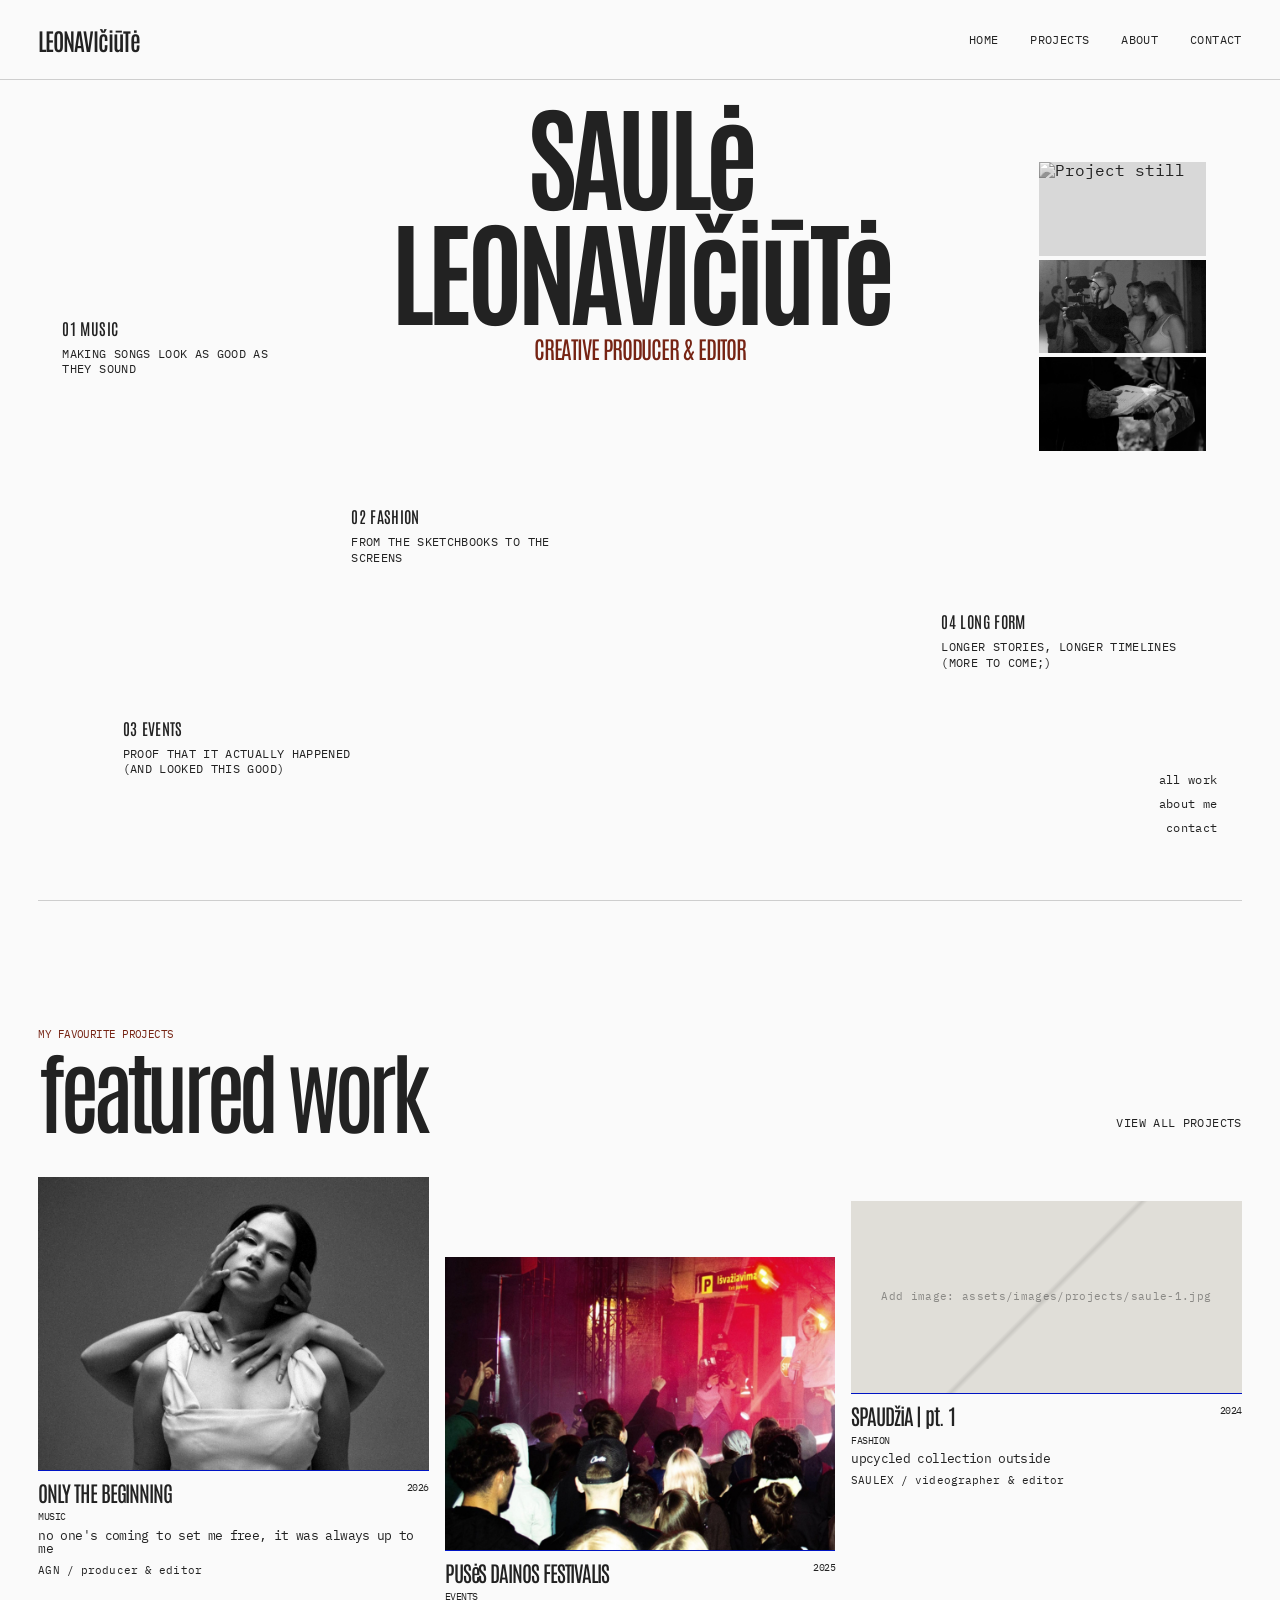
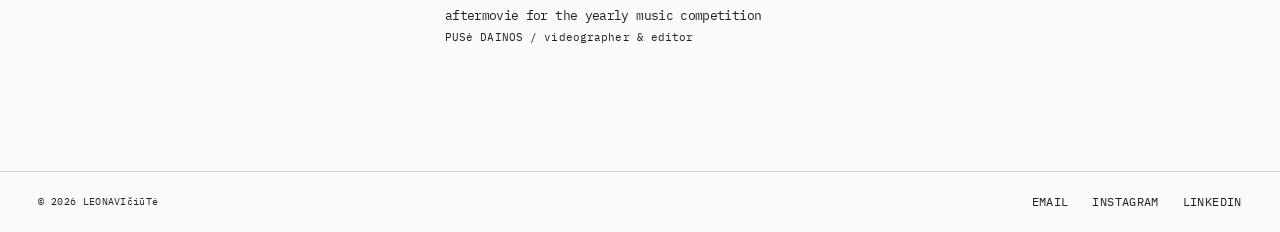
==== commit 162bcf17: "done for sure now" ====
--- a/index.html
+++ b/index.html
@@ -112,7 +112,7 @@
         >
 
         <img
-          src="assets/images/projects/bts-3.jpg"
+          src="assets/images/projects/bts-4.jpg"
           alt="Project still"
           onerror="this.style.background='#d8d8d8';"
         >
